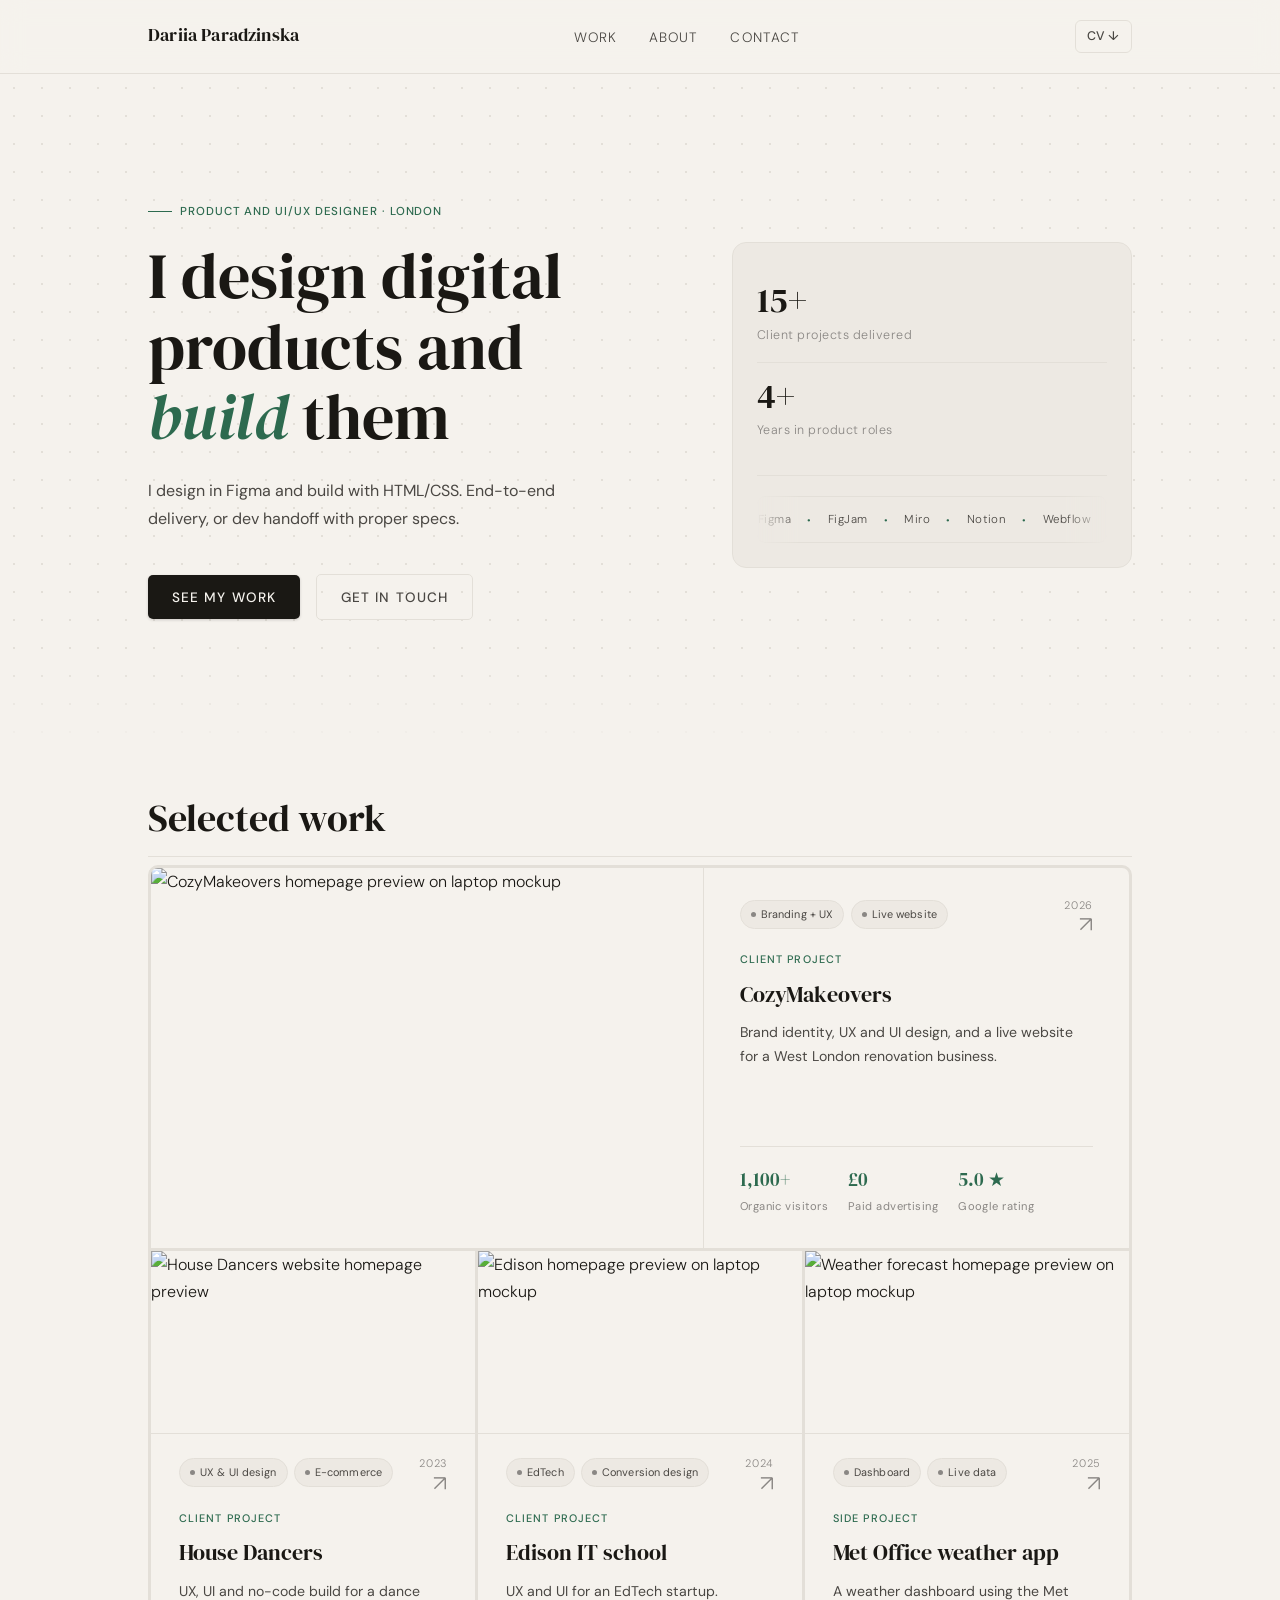
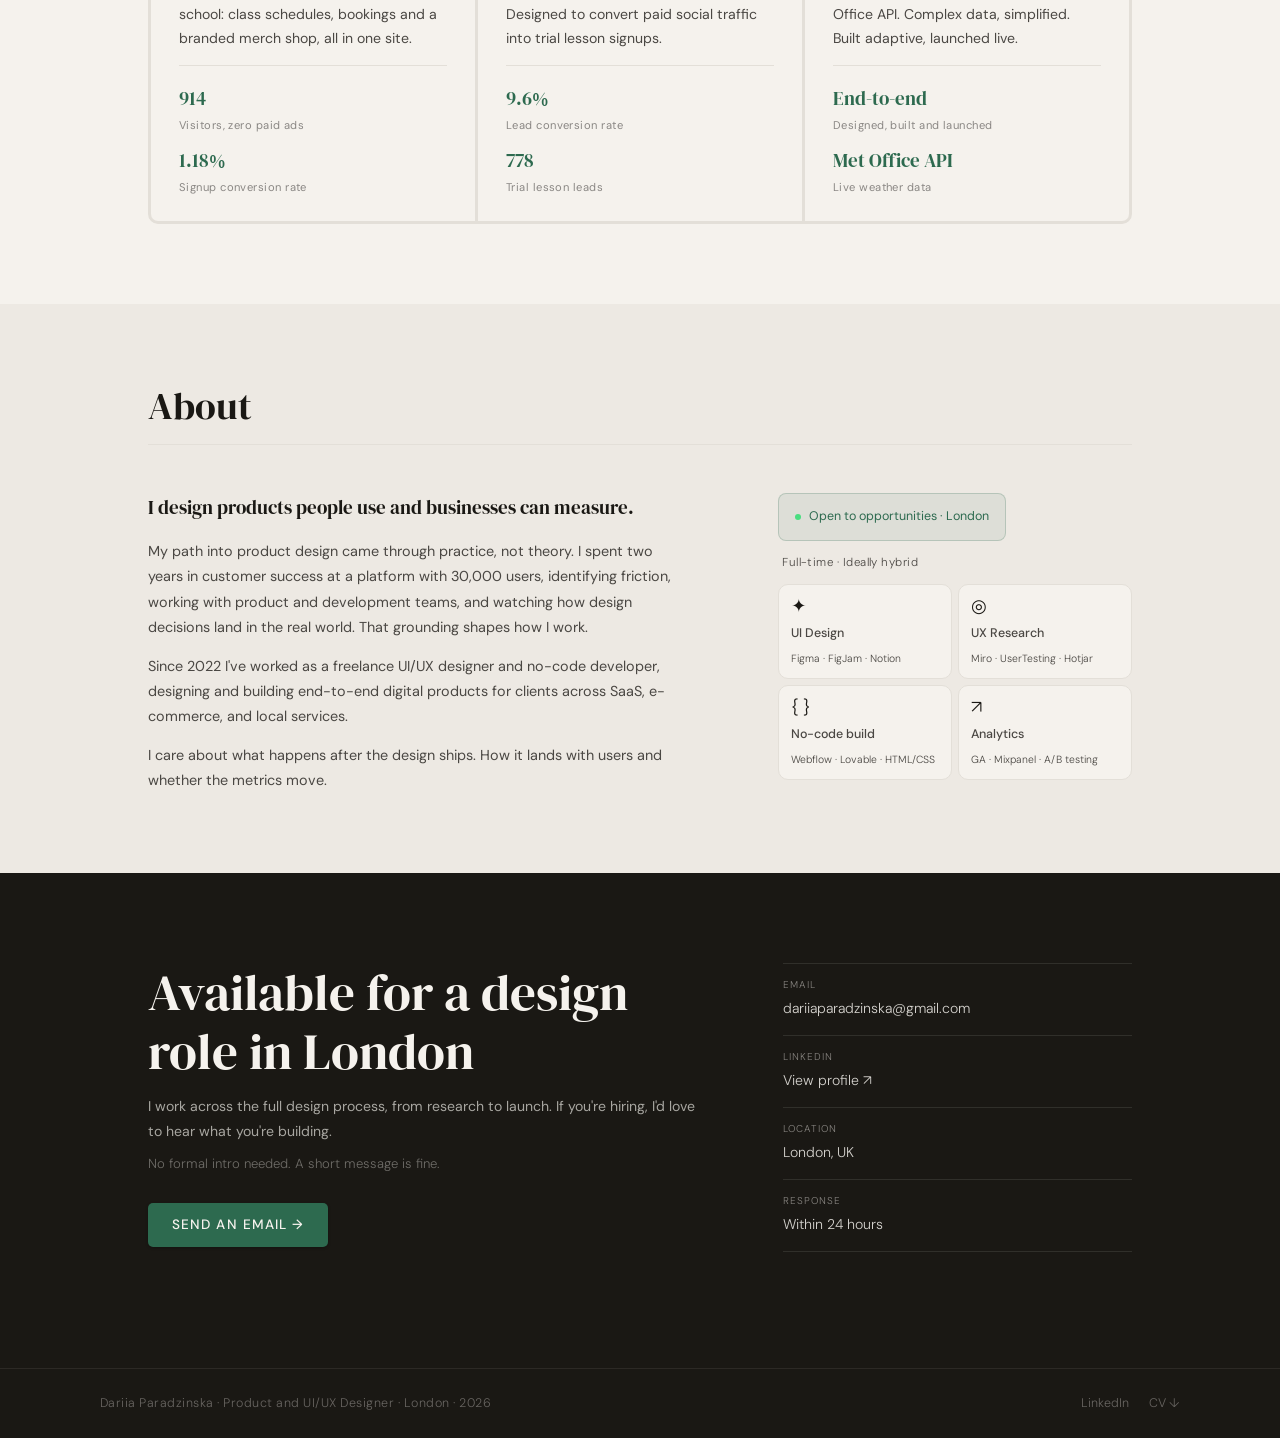
==== index.html @ b2b270d3 "Initial commit" ====
<!doctype html>
<html lang="en">
  <head>
    <meta charset="UTF-8" />
    <meta name="viewport" content="width=device-width, initial-scale=1.0" />
    <meta
      name="description"
      content="Dariia Paradzinska, Product and UI/UX Designer based in London. 4+ years designing end-to-end digital products for SaaS, e-commerce, and service businesses."
    />
    <title>Dariia Paradzinska · Product Designer · London</title>
    <link rel="icon" href="./assets/favicon.svg" type="image/svg+xml" />
    <meta property="og:type" content="website">
    <meta property="og:url" content="https://dariiaparadzinska.com/">
    <meta property="og:title" content="Dariia Paradzinska · Product Designer · London">
    <meta property="og:description" content="Product and UI/UX Designer based in London. 4+ years designing end-to-end digital products for SaaS, e-commerce, and service businesses.">
    <meta property="og:image" content="https://dariiaparadzinska.com/assets/images/og-cover.png">
    <meta name="twitter:card" content="summary_large_image">
    <meta name="twitter:title" content="Dariia Paradzinska · Product Designer · London">
    <meta name="twitter:description" content="Product and UI/UX Designer based in London. 4+ years designing end-to-end digital products for SaaS, e-commerce, and service businesses.">
    <meta name="twitter:image" content="https://dariiaparadzinska.com/assets/images/og-cover.png">
    <link rel="preload" href="./assets/fonts/DMSans-Variable.ttf" as="font" type="font/ttf" crossorigin />
    <link rel="preload" href="./assets/fonts/DMSerifDisplay-Regular.ttf" as="font" type="font/ttf" crossorigin />
    <link rel="stylesheet" href="./styles.css" />
  </head>
  <body>
    <a href="#work" class="skip-link">Skip to content</a>
    <div class="nav-shell">
      <nav>
        <a href="./index.html" class="nav-name">Dariia Paradzinska</a>
        <ul class="nav-links">
          <li><a href="./index.html#work">Work</a></li>
          <li><a href="./index.html#about">About</a></li>
          <li><a href="./index.html#contact">Contact</a></li>
        </ul>
        <a href="./assets/Dariia_Paradzinska_CV.pdf" class="nav-cv" download>CV ↓</a>
      <button class="nav-burger" aria-label="Open menu" aria-expanded="false">
          <span></span><span></span><span></span>
        </button>
      </nav>
      <div class="nav-mobile-menu" aria-hidden="true">
        <a href="./index.html#work">Work</a>
        <a href="./index.html#about">About</a>
        <a href="./index.html#contact">Contact</a>
        <a href="./assets/Dariia_Paradzinska_CV.pdf" download>CV ↓</a>
      </div>
    </div>

    <main>
      <!-- HERO -->
      <section class="hero-section">
      <div class="hero">
        <div class="hero-left">
          <p class="hero-label fade-up">Product and UI/UX Designer · London</p>
          <h1 class="fade-up delay-1">
            I design digital products and <em>build</em> them
          </h1>
          <p class="hero-desc fade-up delay-2">
            I design in Figma and build with HTML/CSS. End-to-end delivery, or dev handoff with proper specs.
          </p>
          <div class="hero-actions fade-up delay-3">
            <a href="#work" class="btn btn-primary">See my work</a>
            <a href="#contact" class="btn btn-ghost">Get in touch</a>
          </div>
        </div>
        <div class="hero-right fade-up delay-4">
          <div class="hero-card">
          <div class="hero-stats-block">
            <div class="hero-stat-item">
              <span class="stat-num stat-green">15+</span>
              <span class="stat-label">Client projects delivered</span>
            </div>
            <div class="hero-stat-item">
              <span class="stat-num stat-plum">4+</span>
              <span class="stat-label">Years in product roles</span>
            </div>
          </div>
          <div class="tools-ticker">
            <div class="tools-ticker-track">
              <span>Figma</span><span class="t-dot">·</span>
              <span>FigJam</span><span class="t-dot">·</span>
              <span>Miro</span><span class="t-dot">·</span>
              <span>Notion</span><span class="t-dot">·</span>
              <span>Webflow</span><span class="t-dot">·</span>
              <span>Lovable</span><span class="t-dot">·</span>
              <span>HTML / CSS</span><span class="t-dot">·</span>
              <span>UserTesting</span><span class="t-dot">·</span>
              <span>Hotjar</span><span class="t-dot">·</span>
              <span>Google Analytics</span><span class="t-dot">·</span>
              <span>Figma</span><span class="t-dot">·</span>
              <span>FigJam</span><span class="t-dot">·</span>
              <span>Miro</span><span class="t-dot">·</span>
              <span>Notion</span><span class="t-dot">·</span>
              <span>Webflow</span><span class="t-dot">·</span>
              <span>Lovable</span><span class="t-dot">·</span>
              <span>HTML / CSS</span><span class="t-dot">·</span>
              <span>UserTesting</span><span class="t-dot">·</span>
              <span>Hotjar</span><span class="t-dot">·</span>
              <span>Google Analytics</span><span class="t-dot">·</span>
            </div>
          </div>
          </div><!-- /hero-card -->
        </div>
      </div>
      </section><!-- /hero-section -->

      <!-- 01 WORK -->
      <section id="work">
        <div class="section-header reveal">
          <h2>Selected work</h2>
        </div>
        <div class="work-grid">

          <!-- Featured card -->
          <a class="work-card work-card-featured reveal" href="./projects/cozymakeovers.html">
            <div class="card-img-wrap">
              <img
                src="./assets/images/cozymakeovers-cover.png"
                alt="CozyMakeovers homepage preview on laptop mockup"
                class="card-img"
                loading="eager"
              />
              <div class="card-overlay"><span>View case study →</span></div>
            </div>
            <div class="work-card-body">
              <div class="work-card-top">
                <div class="work-tags">
                  <span class="work-tag"><span class="work-tag-dot"></span>Branding + UX</span>
                  <span class="work-tag"><span class="work-tag-dot"></span>Live website</span>
                </div>
                <div class="work-card-aside">
                  <span class="work-year">2026</span>
                  <span class="work-arrow">↗</span>
                </div>
              </div>
              <span class="work-kicker">Client project</span>
              <h3>CozyMakeovers</h3>
              <p>
                Brand identity, UX and UI design, and a live website for a West
                London renovation business.
              </p>
              <div class="work-metric">
                <div>
                  <span class="wm-val">1,100+</span>
                  <span class="wm-lab">Organic visitors</span>
                </div>
                <div>
                  <span class="wm-val">£0</span>
                  <span class="wm-lab">Paid advertising</span>
                </div>
                <div>
                  <span class="wm-val">5.0 ★</span>
                  <span class="wm-lab">Google rating</span>
                </div>
              </div>
            </div>
          </a>

          <!-- 3-card sub-grid -->
          <div class="work-grid-small">

            <a class="work-card reveal" href="./projects/housedance.html">
              <div class="card-img-wrap">
                <img
                  src="./assets/images/housedance-cover.png"
                  alt="House Dancers website homepage preview"
                  class="card-img"
                  loading="lazy"
                />
                <div class="card-overlay"><span>View case study →</span></div>
              </div>
              <div class="work-card-body">
                <div class="work-card-top">
                  <div class="work-tags">
                    <span class="work-tag"><span class="work-tag-dot"></span>UX &amp; UI design</span>
                    <span class="work-tag"><span class="work-tag-dot"></span>E-commerce</span>
                  </div>
                  <div class="work-card-aside">
                    <span class="work-year">2023</span>
                    <span class="work-arrow">↗</span>
                  </div>
                </div>
                <span class="work-kicker">Client project</span>
                <h3>House Dancers</h3>
                <p>UX, UI and no-code build for a dance school: class schedules, bookings and a branded merch shop, all in one site.</p>
                <div class="work-metric">
                  <div>
                    <span class="wm-val">914</span>
                    <span class="wm-lab">Visitors, zero paid ads</span>
                  </div>
                  <div>
                    <span class="wm-val">1.18%</span>
                    <span class="wm-lab">Signup conversion rate</span>
                  </div>
                </div>
              </div>
            </a>

            <a class="work-card reveal reveal-d1" href="./projects/edison.html">
              <div class="card-img-wrap">
                <img
                  src="./assets/images/edison-cover.png"
                  alt="Edison homepage preview on laptop mockup"
                  class="card-img"
                  loading="lazy"
                />
                <div class="card-overlay"><span>View case study →</span></div>
              </div>
              <div class="work-card-body">
                <div class="work-card-top">
                  <div class="work-tags">
                    <span class="work-tag"><span class="work-tag-dot"></span>EdTech</span>
                    <span class="work-tag"><span class="work-tag-dot"></span>Conversion design</span>
                  </div>
                  <div class="work-card-aside">
                    <span class="work-year">2024</span>
                    <span class="work-arrow">↗</span>
                  </div>
                </div>
                <span class="work-kicker">Client project</span>
                <h3>Edison IT school</h3>
                <p>UX and UI for an EdTech startup. Designed to convert paid social traffic into trial lesson signups.</p>
                <div class="work-metric">
                  <div>
                    <span class="wm-val">9.6%</span>
                    <span class="wm-lab">Lead conversion rate</span>
                  </div>
                  <div>
                    <span class="wm-val">778</span>
                    <span class="wm-lab">Trial lesson leads</span>
                  </div>
                </div>
              </div>
            </a>

            <a class="work-card reveal reveal-d2" href="./projects/weather.html">
              <div class="card-img-wrap">
                <img
                  src="./assets/images/weather-cover.png"
                  alt="Weather forecast homepage preview on laptop mockup"
                  class="card-img"
                  loading="lazy"
                />
                <div class="card-overlay"><span>View case study →</span></div>
              </div>
              <div class="work-card-body">
                <div class="work-card-top">
                  <div class="work-tags">
                    <span class="work-tag"><span class="work-tag-dot"></span>Dashboard</span>
                    <span class="work-tag"><span class="work-tag-dot"></span>Live data</span>
                  </div>
                  <div class="work-card-aside">
                    <span class="work-year">2025</span>
                    <span class="work-arrow">↗</span>
                  </div>
                </div>
                <span class="work-kicker">Side project</span>
                <h3>Met Office weather app</h3>
                <p>A weather dashboard using the Met Office API. Complex data, simplified. Built adaptive, launched live.</p>
                <div class="work-metric">
                  <div>
                    <span class="wm-val">End-to-end</span>
                    <span class="wm-lab">Designed, built and launched</span>
                  </div>
                  <div>
                    <span class="wm-val">Met Office API</span>
                    <span class="wm-lab">Live weather data</span>
                  </div>
                </div>
              </div>
            </a>

          </div><!-- /work-grid-small -->
        </div>
      </section>

      <!-- 02 ABOUT -->
      <section class="about-section">
        <div class="about-inner" id="about">
          <div class="section-header reveal">
            <h2>About</h2>
          </div>
          <div class="about-grid">
            <div class="about-left reveal reveal-d1">
              <p class="about-lead">
                I design products people use and businesses can measure.
              </p>
              <p class="about-p">
                My path into product design came through practice, not theory. I
                spent two years in customer success at a platform with 30,000
                users, identifying friction, working with product and
                development teams, and watching how design decisions land in the
                real world. That grounding shapes how I work.
              </p>
              <p class="about-p">
                Since 2022 I've worked as a freelance UI/UX designer and
                no-code developer, designing and building end-to-end digital
                products for clients across SaaS, e-commerce, and local services.
              </p>
              <p class="about-p">
                I care about what happens after the design ships. How it lands with users and whether the metrics move.
              </p>
            </div>

            <div class="about-right reveal reveal-d2">
              <div class="avail-badge">
                <span class="avail-dot"></span>
                <span>Open to opportunities · London</span>
              </div>
              <p class="about-currently">Full-time · Ideally hybrid</p>
              <div class="skill-cards-vertical">
                <div class="skill-card">
                  <span class="skill-icon">✦</span>
                  <div class="skill-card-header">
                    <p class="skill-title">UI Design</p>
                    <p class="skill-desc">Figma · FigJam · Notion</p>
                  </div>
                </div>
                <div class="skill-card">
                  <span class="skill-icon">◎</span>
                  <div class="skill-card-header">
                    <p class="skill-title">UX Research</p>
                    <p class="skill-desc">Miro · UserTesting · Hotjar</p>
                  </div>
                </div>
                <div class="skill-card">
                  <span class="skill-icon">{ }</span>
                  <div class="skill-card-header">
                    <p class="skill-title">No-code build</p>
                    <p class="skill-desc">Webflow · Lovable · HTML/CSS</p>
                  </div>
                </div>
                <div class="skill-card">
                  <span class="skill-icon">↗</span>
                  <div class="skill-card-header">
                    <p class="skill-title">Analytics</p>
                    <p class="skill-desc">GA · Mixpanel · A/B testing</p>
                  </div>
                </div>
              </div>
            </div>
          </div>
        </div>
      </section><!-- /about-section -->

      <!-- 03 CONTACT -->
      <section class="contact-section" id="contact">
        <div class="contact-wrap reveal">
          <div class="contact-main">
            <h2 class="contact-heading">Available for a design role in London</h2>
            <p class="contact-desc">
              I work across the full design process, from research to launch. If you're hiring, I'd love to hear what you're building.
            </p>
            <p class="contact-trust">No formal intro needed. A short message is fine.</p>
            <a href="mailto:dariiaparadzinska@gmail.com" class="btn btn-primary contact-cta">Send an email →</a>
          </div>
          <div class="contact-meta">
            <div class="contact-detail-group">
              <div class="contact-detail-row">
                <span class="contact-detail-label">Email</span>
                <a href="mailto:dariiaparadzinska@gmail.com" class="contact-detail-val contact-meta-link" aria-label="Send email to Dariia Paradzinska">dariiaparadzinska@gmail.com</a>
              </div>
              <div class="contact-detail-row">
                <span class="contact-detail-label">LinkedIn</span>
                <a href="https://www.linkedin.com/in/dariia-paradzinska/" class="contact-detail-val contact-meta-link" target="_blank" rel="noreferrer">View profile ↗</a>
              </div>
              <div class="contact-detail-row">
                <span class="contact-detail-label">Location</span>
                <span class="contact-detail-val">London, UK</span>
              </div>
              <div class="contact-detail-row">
                <span class="contact-detail-label">Response</span>
                <span class="contact-detail-val">Within 24 hours</span>
              </div>
            </div>
          </div>
        </div>
      </section>
    </main>

    <footer>
      <div class="footer-inner">
        <p>Dariia Paradzinska · Product and UI/UX Designer · London · 2026</p>
        <div class="footer-links">
          <a href="https://www.linkedin.com/in/dariia-paradzinska/" target="_blank" rel="noreferrer">LinkedIn</a>
          <a href="./assets/Dariia_Paradzinska_CV.pdf" download>CV ↓</a>
        </div>
      </div>
    </footer>

    <button class="back-to-top" aria-label="Back to top">↑</button>
    <script src="./script.js"></script>
  </body>
</html>
---- styles.css ----
/*
  SELF-HOSTED FONTS — activation steps:
  1. Go to fonts.google.com, download "DM Serif Display" and "DM Sans"
  2. Extract the woff2 files and place them in assets/fonts/:
       DMSerifDisplay-Regular.woff2
       DMSerifDisplay-Italic.woff2
       DMSans[opsz,wght].woff2   (the variable font covers all weights)
  3. Delete the two Google Fonts <link> tags from index.html
  The @font-face rules below are already wired — just add the files.
*/
@font-face {
  font-family: "DM Serif Display";
  src: url("./assets/fonts/DMSerifDisplay-Regular.ttf") format("truetype");
  font-weight: 400;
  font-style: normal;
  font-display: swap;
}
@font-face {
  font-family: "DM Serif Display";
  src: url("./assets/fonts/DMSerifDisplay-Italic.ttf") format("truetype");
  font-weight: 400;
  font-style: italic;
  font-display: swap;
}
@font-face {
  font-family: "DM Sans";
  src: url("./assets/fonts/DMSans-Variable.ttf") format("truetype");
  font-weight: 100 900;
  font-style: normal;
  font-display: swap;
}

*,
*::before,
*::after {
  box-sizing: border-box;
  margin: 0;
  padding: 0;
}

:root {
  --ink: #1a1814;
  --ink-2: #4a4743;
  --ink-3: #8a8784;
  --paper: #f5f2ed;
  --paper-2: #ede9e3;
  --paper-3: #e3dfd8;
  --accent: #2d6a4f;
  --accent-2: #6b3f6e;
  --accent-light: #e8f3ee;
  --accent-2-light: #f4eef4;
  --serif: "DM Serif Display", Georgia, serif;
  --sans: "DM Sans", system-ui, sans-serif;
  --max: 1080px;
  --gap: clamp(1.5rem, 4vw, 3rem);
}

html {
  scroll-behavior: smooth;
}

/* Focus styles — keyboard navigation */
:focus-visible {
  outline: 2px solid var(--accent);
  outline-offset: 3px;
  border-radius: 3px;
}
:focus:not(:focus-visible) {
  outline: none;
}

body {
  font-family: var(--sans);
  background: var(--paper);
  color: var(--ink);
  font-size: 16px;
  line-height: 1.7;
  font-weight: 300;
  overflow-x: hidden;
}

.skip-link {
  position: absolute;
  top: -100%;
  left: 1rem;
  background: var(--ink);
  color: var(--paper);
  padding: 0.5rem 1rem;
  border-radius: 4px;
  font-size: 0.875rem;
  font-weight: 500;
  z-index: 9999;
  text-decoration: none;
  transition: top 0.1s;
}
.skip-link:focus {
  top: 1rem;
}

a {
  color: inherit;
}
img {
  max-width: 100%;
  display: block;
}
code {
  font-family: "Courier New", Courier, monospace;
  font-size: 0.82em;
  background: var(--paper-2);
  border: 1px solid var(--paper-3);
  border-radius: 4px;
  padding: 0.15em 0.45em;
  color: var(--accent);
}

.nav-shell {
  position: sticky;
  top: 0;
  z-index: 100;
  backdrop-filter: blur(12px);
  background: rgba(245, 242, 237, 0.85);
  border-bottom: 1px solid var(--paper-3);
}

nav {
  max-width: var(--max);
  margin: 0 auto;
  padding: 1.25rem var(--gap);
  display: flex;
  justify-content: space-between;
  align-items: center;
  gap: 1rem;
}

.nav-name {
  font-family: var(--serif);
  font-size: 1.1rem;
  color: var(--ink);
  text-decoration: none;
  letter-spacing: 0.01em;
}

.nav-links {
  display: flex;
  gap: 2rem;
  list-style: none;
}

.nav-links a {
  font-size: 0.85rem;
  color: var(--ink-2);
  text-decoration: none;
  letter-spacing: 0.08em;
  text-transform: uppercase;
  transition: color 0.2s;
}

.nav-links a:hover,
.nav-links a[aria-current="page"],
.nav-links a.active {
  color: var(--ink);
  font-weight: 500;
}

.nav-cv {
  font-size: 0.78rem;
  font-weight: 500;
  color: var(--ink-2);
  text-decoration: none;
  letter-spacing: 0.04em;
  text-transform: uppercase;
  border: 1px solid var(--paper-3);
  border-radius: 6px;
  padding: 0.3rem 0.7rem;
  transition:
    color 0.2s,
    border-color 0.2s;
  white-space: nowrap;
}
.nav-cv:hover {
  color: var(--accent);
  border-color: var(--accent);
}

/* Hamburger button */
.nav-burger {
  display: none;
  flex-direction: column;
  justify-content: center;
  gap: 5px;
  width: 32px;
  height: 32px;
  background: none;
  border: none;
  cursor: pointer;
  padding: 4px;
}

.nav-burger span {
  display: block;
  width: 100%;
  height: 1.5px;
  background: var(--ink);
  transition:
    transform 0.22s ease,
    opacity 0.22s ease;
  transform-origin: center;
}

.nav-burger.open span:nth-child(1) {
  transform: translateY(6.5px) rotate(45deg);
}
.nav-burger.open span:nth-child(2) {
  opacity: 0;
}
.nav-burger.open span:nth-child(3) {
  transform: translateY(-6.5px) rotate(-45deg);
}

/* Mobile nav menu */
.nav-mobile-menu {
  display: none;
  flex-direction: column;
  background: rgba(245, 242, 237, 0.98);
  border-top: 1px solid var(--paper-3);
  padding: 1rem var(--gap) 1.5rem;
  gap: 0;
}

.nav-mobile-menu.open {
  display: flex;
}

.nav-mobile-menu a {
  font-size: 1rem;
  color: var(--ink-2);
  text-decoration: none;
  text-transform: uppercase;
  letter-spacing: 0.08em;
  padding: 0.75rem 0;
  border-bottom: 1px solid var(--paper-3);
  transition: color 0.2s;
}

.nav-mobile-menu a:last-child {
  border-bottom: none;
}
.nav-mobile-menu a:hover {
  color: var(--accent);
}

/* Full-width hero wrapper — holds dot grid + cursor glow */
.hero-section {
  max-width: none;
  width: 100%;
  padding-left: 0;
  padding-right: 0;
  position: relative;
  overflow: hidden;
  background-image: radial-gradient(
    circle,
    var(--paper-3) 1px,
    transparent 1px
  );
  background-size: 28px 28px;
}

.hero {
  display: grid;
  grid-template-columns: 1.3fr 1fr;
  max-width: var(--max);
  margin: 0 auto;
  padding: 3rem var(--gap) 3.5rem;
  gap: 4rem;
  align-items: start;
  position: relative;
  z-index: 1;
}

/* Gradient fade from dot grid into the page */
.hero-section::after {
  content: "";
  position: absolute;
  bottom: 0;
  left: 0;
  right: 0;
  height: 100px;
  background: linear-gradient(to bottom, transparent, var(--paper));
  pointer-events: none;
  z-index: 0;
}

.hero-label,
.section-num,
.page-kicker,
.cs-section-label {
  font-size: 0.72rem;
  letter-spacing: 0.08em;
  text-transform: uppercase;
  color: var(--accent);
  font-weight: 500;
}

.hero-label {
  margin-bottom: 1.25rem;
  display: flex;
  align-items: center;
  gap: 0.5rem;
}

.hero-label::before {
  content: "";
  display: inline-block;
  width: 24px;
  height: 1px;
  background: var(--accent);
}

h1,
h2,
h3 {
  font-family: var(--serif);
  font-weight: 400;
  color: var(--ink);
}

h1 {
  font-size: clamp(2.8rem, 5vw, 4.2rem);
  line-height: 1.1;
  margin-bottom: 1.5rem;
}

h1 em {
  font-style: italic;
  color: var(--accent);
}

.hero-desc,
.page-intro,
.work-card p,
.about-right p,
.contact-left p,
.cs-body p,
.cs-mini ul li,
.dec-content p,
.result-block p,
.reflection-block p,
.note {
  color: var(--ink-2);
}

.hero-desc {
  font-size: 1rem;
  font-weight: 400;
  max-width: 460px;
  margin-bottom: 2.5rem;
  line-height: 1.8;
}

.hero-actions,
.page-actions {
  display: flex;
  gap: 1rem;
  flex-wrap: wrap;
  align-items: center;
}

.btn {
  display: inline-block;
  padding: 0.65rem 1.5rem;
  font-family: var(--sans);
  font-size: 0.85rem;
  font-weight: 500;
  letter-spacing: 0.08em;
  text-transform: uppercase;
  text-decoration: none;
  border-radius: 5px;
  transition:
    background 0.2s,
    color 0.2s,
    border-color 0.2s,
    box-shadow 0.2s,
    transform 0.15s;
  cursor: pointer;
  border: none;
}

.btn-primary {
  background: var(--ink);
  color: var(--paper);
  box-shadow: 0 1px 3px rgba(26, 24, 20, 0.18);
}
.btn-primary:hover {
  background: var(--accent);
  box-shadow: 0 4px 16px rgba(45, 106, 79, 0.28);
  transform: translateY(-1px);
}
.btn-primary:active {
  transform: translateY(0);
  box-shadow: 0 1px 3px rgba(26, 24, 20, 0.18);
}

.btn-ghost {
  background: transparent;
  color: var(--ink-2);
  border: 1px solid var(--paper-3);
}
.btn-ghost:hover {
  border-color: var(--ink);
  color: var(--ink);
  background: var(--paper-2);
  transform: translateY(-1px);
}
.btn-ghost:active {
  transform: translateY(0);
  background: var(--paper-3);
}

/* Cursor glow is injected into .hero-section by JS */

/* Cursor glow */
.cursor-glow {
  position: absolute;
  width: 340px;
  height: 340px;
  border-radius: 50%;
  background: radial-gradient(
    circle,
    rgba(120, 170, 140, 0.13),
    transparent 65%
  );
  pointer-events: none;
  transform: translate(-50%, -50%);
  z-index: 0;
  opacity: 0;
  transition: opacity 0.4s ease;
}

/* Tools ticker */
.tools-ticker {
  overflow: hidden;
  width: 100%;
  border: 1px solid var(--paper-3);
  border-radius: 8px;
  background: var(--paper-2);
  padding: 0.65rem 0;
  -webkit-mask-image: linear-gradient(
    to right,
    transparent,
    black 12%,
    black 88%,
    transparent
  );
  mask-image: linear-gradient(
    to right,
    transparent,
    black 12%,
    black 88%,
    transparent
  );
}
.tools-ticker-track {
  display: flex;
  align-items: center;
  gap: 1rem;
  width: max-content;
  animation: tickerScroll 22s linear infinite;
}
.tools-ticker-track span {
  font-size: 0.72rem;
  color: var(--ink-2);
  white-space: nowrap;
  letter-spacing: 0.04em;
}
.tools-ticker-track .t-dot {
  color: var(--accent);
  font-weight: 700;
  font-size: 0.9rem;
}
@keyframes tickerScroll {
  from {
    transform: translateX(0);
  }
  to {
    transform: translateX(-50%);
  }
}

/* Reduced motion */
@media (prefers-reduced-motion: reduce) {
  .tools-ticker-track {
    animation: none;
  }
}

.hero-right {
  display: flex;
  flex-direction: column;
  gap: 1rem;
  position: relative;
  z-index: 1;
  min-width: 0;
  margin-top: 2.5rem;
}
.hero-card {
  background: var(--paper-2);
  border: 1px solid var(--paper-3);
  border-radius: 14px;
  padding: 1.5rem;
  display: flex;
  flex-direction: column;
  gap: 1.25rem;
  will-change: transform;
  transform-style: preserve-3d;
  transition:
    transform 0.7s cubic-bezier(0.23, 1, 0.32, 1),
    box-shadow 0.7s cubic-bezier(0.23, 1, 0.32, 1);
}
.hero-card:hover {
  box-shadow: 0 20px 60px rgba(26, 24, 20, 0.1);
}

.hero-left {
  position: relative;
  z-index: 1;
}

/* Stats block */
.hero-stats-block {
  display: flex;
  flex-direction: column;
  gap: 0;
  padding-bottom: 1.1rem;
  border-bottom: 1px solid var(--paper-3);
}

.hero-stat-item {
  padding: 1rem 0;
  display: flex;
  flex-direction: column;
  gap: 0.4rem;
}

.hero-stat-item + .hero-stat-item {
  border-top: 1px solid var(--paper-3);
}

.stat-plum,
.stat-green {
  color: var(--ink);
}

/* Skill cards */
.skill-cards {
  display: grid;
  grid-template-columns: 1fr 1fr;
  gap: 6px;
}

.skill-card {
  background: var(--paper);
  border: 1px solid var(--paper-3);
  border-radius: 10px;
  padding: 12px 14px;
  transition:
    border-color 0.2s,
    box-shadow 0.2s;
}

.skill-card:hover {
  border-color: var(--ink-3);
  box-shadow: 0 2px 10px rgba(26, 24, 20, 0.06);
}

.skill-icon {
  font-size: 16px;
  color: var(--ink);
  display: block;
  margin-bottom: 7px;
  line-height: 1;
}

.skill-title {
  font-size: 0.78rem;
  font-weight: 500;
  color: var(--ink);
  margin-bottom: 3px;
}

.skill-desc {
  font-size: 0.65rem;
  color: var(--ink-3);
  line-height: 1.5;
  margin: 0;
}

/* Shared small tokens */
.stat-num,
.cs-metric-val,
.rg-val {
  font-family: var(--serif);
  color: var(--ink);
  line-height: 1;
}
.stat-num {
  font-size: 2.2rem;
}
.stat-label,
.cs-metric-lab,
.rg-lab,
.wm-lab,
.contact-link-label,
footer p {
  font-size: 0.78rem;
  color: var(--ink-3);
  letter-spacing: 0.04em;
}

.card-img-placeholder,
.cs-mini,
.avail-card,
.project-nav-card {
  background: var(--paper-2);
  border: 1px solid var(--paper-3);
}

.tool-tag,
.cs-tag {
  font-size: 0.72rem;
  padding: 0.3rem 0.75rem;
  background: var(--paper-3);
  color: var(--ink-2);
  letter-spacing: 0.04em;
  text-transform: uppercase;
}

/* Work tags — dot prefix style (Linear/Raycast) */
.work-tag {
  display: inline-flex;
  align-items: center;
  gap: 5px;
  font-size: 0.68rem;
  font-weight: 400;
  color: var(--ink-2);
  background: var(--paper-2);
  border: 1px solid var(--paper-3);
  padding: 4px 10px;
  border-radius: 20px;
  letter-spacing: 0.01em;
  text-transform: none;
}

.work-tag-dot {
  width: 5px;
  height: 5px;
  border-radius: 50%;
  background: var(--ink-3);
  flex-shrink: 0;
}

.work-tag-dot.accent {
  background: var(--accent);
}

section,
.about-inner,
.contact-inner,
.cs-hero,
.cs-body,
.page-wrap {
  max-width: var(--max);
  margin: 0 auto;
  padding-left: var(--gap);
  padding-right: var(--gap);
}

section {
  padding-top: 5rem;
  padding-bottom: 5rem;
}
.page-wrap {
  padding-top: 6rem;
  padding-bottom: 4rem;
}

.section-header {
  display: flex;
  align-items: baseline;
  gap: 1.5rem;
  margin-bottom: 3rem;
  border-bottom: 1px solid var(--paper-3);
  padding-bottom: 1rem;
}

h2 {
  font-size: clamp(1.8rem, 3vw, 2.5rem);
  line-height: 1.15;
}

h3 {
  font-size: 1.05rem;
  line-height: 1.3;
}

.work-grid {
  display: flex;
  flex-direction: column;
  gap: 3px;
  background: var(--paper-3);
  border: 3px solid var(--paper-3);
  border-radius: 10px;
  overflow: hidden;
}

.work-card {
  background: var(--paper);
  display: flex;
  flex-direction: column;
  text-decoration: none;
  color: inherit;
  position: relative;
  overflow: hidden;
  transition:
    transform 0.2s ease,
    box-shadow 0.2s ease;
}

.work-card:hover {
  transform: translateY(-2px);
  box-shadow:
    0 8px 28px rgba(26, 24, 20, 0.11),
    0 2px 6px rgba(26, 24, 20, 0.06);
  z-index: 1;
}

.card-img-placeholder {
  display: flex;
  flex-direction: column;
  align-items: center;
  justify-content: center;
  gap: 0.4rem;
  padding: 2rem;
  text-align: center;
  min-height: 220px;
  border-bottom: 1.5px solid var(--paper-3);
}

.card-img-wrap {
  position: relative;
  overflow: hidden;
  border-bottom: 1.5px solid var(--paper-3);
  flex-shrink: 0;
}

.card-img {
  width: 100%;
  aspect-ratio: 16 / 9;
  height: auto;
  object-fit: cover;
  object-position: top;
  display: block;
  transition: transform 0.5s ease;
}

.work-card:hover .card-img {
  transform: scale(1.04);
}

/* Hover overlay */
.card-overlay {
  position: absolute;
  inset: 0;
  background: rgba(26, 24, 20, 0.58);
  display: flex;
  align-items: center;
  justify-content: center;
  opacity: 0;
  transition: opacity 0.35s ease;
  pointer-events: none;
}
.card-overlay span {
  color: var(--paper);
  font-size: 0.75rem;
  font-weight: 500;
  letter-spacing: 0.12em;
  text-transform: uppercase;
  transform: translateY(6px);
  transition: transform 0.35s ease;
}
.work-card:hover .card-overlay {
  opacity: 1;
}
.work-card:hover .card-overlay span {
  transform: translateY(0);
}

/* Featured full-width card */
.work-card-featured {
  display: grid;
  grid-template-columns: 1.3fr 1fr;
}
.work-card-featured .card-img-wrap {
  border-bottom: none;
  border-right: 1.5px solid var(--paper-3);
}
.work-card-featured .card-img {
  aspect-ratio: unset;
  height: 100%;
  min-height: 380px;
  object-position: center;
}
.work-card-featured:hover {
  transform: none;
  box-shadow: 0 8px 32px rgba(26, 24, 20, 0.1);
}
.work-card-featured .work-card-body {
  padding: 2rem 2.25rem;
}
.work-card-featured h3 {
  font-size: 1.65rem;
}

/* Sub-grid: 3 smaller cards */
.work-grid-small {
  display: grid;
  grid-template-columns: 1fr 1fr 1fr;
  gap: 3px;
  background: var(--paper-3);
}

/* Stack metrics vertically inside the 3 smaller cards */
.work-grid-small .work-metric {
  flex-direction: column;
  gap: 0.55rem;
}

/* Project-type kicker above h3 */
.work-kicker {
  font-size: 0.68rem;
  font-weight: 500;
  letter-spacing: 0.1em;
  text-transform: uppercase;
  color: var(--accent);
  margin-bottom: -0.1rem;
}

.card-img-placeholder span {
  font-size: 0.8rem;
  color: var(--ink-3);
}
.card-img-hint {
  font-size: 0.7rem !important;
  color: #b6b1ab !important;
  font-family: monospace;
}

.work-card-body {
  padding: 1.5rem 1.75rem;
  display: flex;
  flex-direction: column;
  gap: 0.85rem;
  flex: 1;
}

.work-card-top {
  display: flex;
  justify-content: space-between;
  align-items: flex-start;
}

.work-tags {
  display: flex;
  gap: 0.4rem;
  flex-wrap: wrap;
}
.work-card-aside {
  display: flex;
  flex-direction: column;
  align-items: flex-end;
  gap: 0.2rem;
  flex-shrink: 0;
}
.work-year {
  font-size: 0.68rem;
  color: var(--ink-3);
  letter-spacing: 0.06em;
  line-height: 1;
}
.work-arrow {
  font-size: 1.4rem;
  color: var(--ink-3);
  transition:
    transform 0.2s,
    color 0.2s;
  flex-shrink: 0;
  line-height: 1;
}
.work-card:hover .work-arrow {
  transform: translate(3px, -3px);
  color: var(--accent);
}
.work-card h3 {
  font-size: 1.35rem;
  line-height: 1.25;
}
.work-card p {
  font-size: 0.88rem;
  font-weight: 400;
  line-height: 1.7;
}
.work-metric {
  display: flex;
  gap: 1.25rem;
  flex-wrap: wrap;
  margin-top: auto;
  padding-top: 1rem;
  border-top: 1px solid var(--paper-3);
}
.wm-val {
  font-family: var(--serif);
  font-size: 1.2rem;
  color: var(--accent);
  display: block;
}
.wm-lab {
  display: block;
  font-size: 0.7rem;
  color: var(--ink-3);
  font-weight: 400;
  margin-top: 0.1rem;
}

.about-section {
  background: var(--paper-2);
  /* Override the generic section rule — about uses full-width background */
  max-width: none;
  width: 100%;
  padding-left: 0;
  padding-right: 0;
  padding-top: 0;
  padding-bottom: 0;
}
.about-grid {
  display: grid;
  grid-template-columns: 1.6fr 1fr;
  gap: 4rem;
  align-items: start;
}
.about-inner {
  padding-top: 5rem;
  padding-bottom: 5rem;
}
.about-lead {
  font-family: var(--serif);
  font-size: 1.2rem;
  color: var(--ink);
  line-height: 1.55;
  margin-bottom: 1rem;
  font-weight: 400;
  max-width: 540px;
}
.about-p {
  font-size: 0.9rem;
  font-weight: 400;
  color: var(--ink-2);
  line-height: 1.75;
  margin-bottom: 0.85rem;
  max-width: 540px;
}
.about-p:last-child {
  margin-bottom: 0;
}
.about-right {
  display: flex;
  flex-direction: column;
  gap: 0.75rem;
  min-width: 0;
}

.about-currently {
  font-size: 0.72rem;
  color: var(--ink-3);
  letter-spacing: 0.04em;
  padding: 0 0.25rem;
  margin-top: -0.25rem;
}
.skill-cards-vertical {
  display: grid;
  grid-template-columns: 1fr 1fr;
  gap: 6px;
}
.skill-cards-vertical .skill-card {
  display: flex;
  flex-direction: column;
  align-items: flex-start;
  gap: 0.35rem;
  padding: 0.75rem;
  opacity: 0;
  transform: translateY(14px);
  transition: opacity 0.45s ease, transform 0.45s ease, border-color 0.2s, box-shadow 0.2s;
}
.about-right.visible .skill-cards-vertical .skill-card:nth-child(1) { opacity: 1; transform: translateY(0); transition-delay: 0.1s; }
.about-right.visible .skill-cards-vertical .skill-card:nth-child(2) { opacity: 1; transform: translateY(0); transition-delay: 0.2s; }
.about-right.visible .skill-cards-vertical .skill-card:nth-child(3) { opacity: 1; transform: translateY(0); transition-delay: 0.3s; }
.about-right.visible .skill-cards-vertical .skill-card:nth-child(4) { opacity: 1; transform: translateY(0); transition-delay: 0.4s; }
.about-right.visible .skill-cards-vertical .skill-card:hover {
  transform: translateY(-3px);
  transition-delay: 0s;
  border-color: var(--paper-3);
  box-shadow: 0 8px 24px rgba(26, 24, 20, 0.1);
}
@media (prefers-reduced-motion: reduce) {
  .skill-cards-vertical .skill-card {
    opacity: 1;
    transform: none;
    transition: border-color 0.2s, box-shadow 0.2s;
  }
}

.skill-cards-vertical .skill-card-header {
  display: flex;
  flex-direction: column;
  gap: 0.2rem;
}
.skill-cards-vertical .skill-icon {
  font-size: 18px;
  width: auto;
  height: auto;
  margin-top: 0;
  margin-bottom: 0.15rem;
}

.contact-section {
  background: var(--ink);
  padding-top: clamp(4rem, 7vw, 7rem);
  padding-bottom: clamp(4rem, 7vw, 7rem);
  padding-left: 0;
  padding-right: 0;
  max-width: none;
  width: 100%;
}

/* Work subheading */
#work {
  padding-top: 2.5rem;
}
#work .section-header {
  margin-bottom: 0.5rem;
}
.work-subhead {
  font-size: 0.88rem;
  font-weight: 400;
  color: var(--ink-3);
  margin-bottom: 2.5rem;
}

/* Back to top */
.back-to-top {
  position: fixed;
  bottom: 2rem;
  right: 2rem;
  width: 40px;
  height: 40px;
  border-radius: 50%;
  background: var(--ink);
  color: var(--paper);
  border: none;
  cursor: pointer;
  font-size: 1rem;
  display: flex;
  align-items: center;
  justify-content: center;
  opacity: 0;
  transform: translateY(8px);
  transition:
    opacity 0.3s ease,
    transform 0.3s ease,
    background 0.2s;
  z-index: 200;
  pointer-events: none;
}
.back-to-top.visible {
  opacity: 1;
  transform: translateY(0);
  pointer-events: auto;
}
.back-to-top:hover {
  background: var(--accent);
}

.contact-wrap {
  display: grid;
  grid-template-columns: 1.6fr 1fr;
  gap: clamp(3rem, 6vw, 6rem);
  align-items: start;
  max-width: var(--max);
  margin: 0 auto;
  padding-left: var(--gap);
  padding-right: var(--gap);
}

.contact-main {
  padding: 0;
  display: flex;
  flex-direction: column;
  justify-content: flex-start;
}

.contact-kicker {
  font-size: 0.72rem;
  letter-spacing: 0.08em;
  text-transform: uppercase;
  color: rgba(245, 242, 237, 0.35);
  font-weight: 500;
  margin-bottom: 0.85rem;
  display: flex;
  align-items: center;
  gap: 0.5rem;
}
.contact-kicker::before {
  content: "";
  display: inline-block;
  width: 16px;
  height: 1px;
  background: var(--accent);
}

.contact-heading {
  font-family: var(--serif);
  font-size: clamp(2.2rem, 4vw, 3.2rem);
  font-weight: 400;
  color: #f5f2ed;
  line-height: 1.15;
  margin-bottom: 0.85rem;
}

.contact-desc {
  font-size: 0.88rem;
  font-weight: 400;
  color: rgba(245, 242, 237, 0.65);
  line-height: 1.75;
  margin-bottom: 0.6rem;
}

.contact-trust {
  font-size: 0.82rem;
  color: rgba(245, 242, 237, 0.38);
  line-height: 1.65;
  margin-bottom: 1.75rem;
}

.contact-avail {
  width: fit-content;
  margin-bottom: 1.25rem;
}

.contact-cta {
  align-self: flex-start;
  margin-bottom: 2rem;
}

.contact-email-wrap {
  display: flex;
  flex-direction: column;
  gap: 0.2rem;
  margin-bottom: 1.75rem;
}

.contact-email-label {
  font-size: 0.6rem;
  text-transform: uppercase;
  letter-spacing: 0.1em;
  color: rgba(245, 242, 237, 0.5);
}

.contact-email-plain {
  font-size: 0.9rem;
  color: rgba(245, 242, 237, 0.95);
  text-decoration: none;
  letter-spacing: 0.01em;
  text-underline-offset: 3px;
  transition: text-decoration-color 0.2s;
  text-decoration: underline;
  text-decoration-color: transparent;
  padding: 0.3rem 0;
}
.contact-email-plain:hover {
  text-decoration-color: rgba(245, 242, 237, 0.4);
}
.contact-email-plain:focus-visible {
  outline: 2px solid rgba(245, 242, 237, 0.6);
  outline-offset: 3px;
  border-radius: 2px;
}
.contact-email-wrap:last-child {
  margin-bottom: 0;
}

.contact-links {
  display: flex;
  gap: 0.75rem;
  flex-wrap: wrap;
}

/* Dark contact buttons */
.contact-section .btn-primary {
  background: var(--accent);
  color: #f5f2ed;
  box-shadow: 0 1px 3px rgba(0, 0, 0, 0.25);
}
.contact-section .btn-primary:hover {
  background: var(--accent);
  box-shadow: 0 4px 18px rgba(45, 106, 79, 0.45);
  transform: translateY(-1px);
  opacity: 1;
}
.contact-section .btn-primary:active {
  transform: translateY(0);
  box-shadow: 0 1px 3px rgba(0, 0, 0, 0.25);
}
.contact-section .btn-ghost {
  color: rgba(245, 242, 237, 0.7);
  border-color: rgba(245, 242, 237, 0.2);
  background: transparent;
}
.contact-section .btn-ghost:hover {
  border-color: rgba(245, 242, 237, 0.65);
  color: #f5f2ed;
  background: rgba(245, 242, 237, 0.07);
  transform: translateY(-1px);
}
.contact-section .btn-ghost:active {
  transform: translateY(0);
  background: rgba(245, 242, 237, 0.04);
}

.contact-meta {
  padding: 0;
  display: flex;
  flex-direction: column;
  justify-content: flex-start;
}

.avail-badge {
  display: flex;
  align-items: center;
  gap: 8px;
  padding: 0.75rem 1rem;
  border-radius: 8px;
  background: rgba(255, 255, 255, 0.05);
  border: 1px solid rgba(245, 242, 237, 0.1);
  margin-bottom: 4px;
}

.avail-badge span:last-child {
  font-size: 0.78rem;
  color: #f5f2ed;
  font-weight: 400;
}

/* avail-badge in About section — light version */
.about-right .avail-badge {
  background: rgba(45, 106, 79, 0.08);
  border-color: rgba(45, 106, 79, 0.22);
  width: fit-content;
}
.about-right .avail-badge span:last-child {
  color: var(--accent);
}

.avail-dot {
  width: 6px;
  height: 6px;
  border-radius: 50%;
  background: #4ade80;
  flex-shrink: 0;
  animation: pulse 2s infinite;
}

@keyframes pulse {
  0%,
  100% {
    opacity: 1;
  }
  50% {
    opacity: 0.35;
  }
}

.contact-detail-group {
  border-top: 1px solid rgba(245, 242, 237, 0.1);
}

.contact-detail-row {
  display: flex;
  flex-direction: column;
  gap: 3px;
  padding: 0.85rem 0;
  border-bottom: 1px solid rgba(245, 242, 237, 0.1);
}

.contact-meta-link {
  color: rgba(245, 242, 237, 0.85);
  text-decoration: none;
  text-underline-offset: 3px;
  transition: color 0.2s;
}
.contact-meta-link:hover {
  color: #f5f2ed;
  text-decoration: underline;
  text-decoration-color: rgba(245, 242, 237, 0.35);
}
.contact-meta-link:focus-visible {
  outline: 2px solid rgba(245, 242, 237, 0.6);
  outline-offset: 3px;
  border-radius: 2px;
}

.contact-detail-label {
  font-size: 0.62rem;
  text-transform: uppercase;
  letter-spacing: 0.1em;
  color: rgba(245, 242, 237, 0.5);
}

.contact-detail-val {
  font-size: 0.88rem;
  color: rgba(245, 242, 237, 0.85);
}

footer {
  background: var(--ink);
  border-top: 1px solid rgba(245, 242, 237, 0.08);
  padding: 1.5rem var(--gap);
}
.footer-inner {
  max-width: var(--max);
  margin: 0 auto;
  display: flex;
  justify-content: space-between;
  align-items: center;
  gap: 1rem;
}
footer p,
footer a {
  color: rgba(245, 242, 237, 0.35);
  font-size: 0.78rem;
  text-decoration: none;
}
.footer-links {
  display: flex;
  gap: 1.25rem;
  align-items: center;
  flex-shrink: 0;
}
.footer-links a {
  transition: color 0.2s;
}
.footer-links a:hover {
  color: rgba(245, 242, 237, 0.75);
}

.page-kicker {
  margin-bottom: 1rem;
}
.page-title {
  max-width: 840px;
  margin-bottom: 1rem;
}
.page-intro {
  max-width: 700px;
  font-size: 1rem;
  line-height: 1.85;
  margin-bottom: 1.5rem;
}
.page-grid {
  display: grid;
  grid-template-columns: 1.4fr 0.8fr;
  gap: 2rem;
  margin-top: 2rem;
}
.project-nav-grid {
  display: grid;
  grid-template-columns: repeat(3, 1fr);
  gap: 1rem;
  margin-top: 2rem;
}
.project-nav-card {
  padding: 1.5rem;
  display: flex;
  flex-direction: column;
  gap: 0.4rem;
  text-decoration: none;
  position: relative;
  transition:
    border-color 0.2s,
    box-shadow 0.2s;
}
.project-nav-card::after {
  content: "↗";
  position: absolute;
  top: 1.25rem;
  right: 1.25rem;
  font-size: 1rem;
  color: var(--ink-3);
  transition:
    color 0.2s,
    transform 0.2s;
}
.project-nav-card:hover {
  border-color: var(--ink-3);
  box-shadow: 0 2px 14px rgba(26, 24, 20, 0.09);
}
.project-nav-card:hover::after {
  color: var(--accent);
  transform: translate(2px, -2px);
}
.project-nav-card h3 {
  font-size: 1.1rem;
  margin-bottom: 0.25rem;
  padding-right: 1.5rem;
}
.project-nav-card p {
  font-size: 0.88rem;
  color: var(--ink-2);
}

.cs-hero {
  padding-top: 6rem;
  padding-bottom: 3rem;
}
.cs-back {
  display: inline-flex;
  align-items: center;
  gap: 0.5rem;
  font-size: 0.8rem;
  text-transform: uppercase;
  letter-spacing: 0.08em;
  color: var(--ink-3);
  text-decoration: none;
  margin-bottom: 1.5rem;
}
.cs-back:hover {
  color: var(--accent);
}
.cs-tags {
  display: flex;
  gap: 0.5rem;
  flex-wrap: wrap;
  align-items: center;
  margin-bottom: 1.5rem;
}
.cs-read-time {
  font-size: 0.72rem;
  color: var(--ink-3);
  letter-spacing: 0.05em;
  margin-left: auto;
  white-space: nowrap;
}
.cs-hero h1 {
  font-size: clamp(2rem, 4vw, 3.2rem);
  margin-bottom: 1rem;
  max-width: 700px;
}
.cs-subtitle {
  font-size: 1.1rem;
  font-weight: 400;
  max-width: 530px;
  margin-bottom: 2rem;
  line-height: 1.8;
  color: var(--ink-2);
}
.cs-metrics {
  display: grid;
  grid-template-columns: repeat(3, 1fr);
  max-width: var(--max);
  margin: 0 auto;
  padding-left: var(--gap);
  padding-right: var(--gap);
  border-top: 1px solid var(--paper-3);
  border-bottom: 1px solid var(--paper-3);
}
.cs-metric {
  padding: 1.5rem 2rem;
  border-right: 1px solid var(--paper-3);
}
.cs-metric:first-child {
  padding-left: 0;
}
.cs-metric:last-child {
  padding-right: 0;
  border-right: none;
}
.cs-metric-val {
  font-size: 2.2rem;
  display: block;
  margin-bottom: 0.25rem;
}
.cs-body {
  max-width: 780px;
  padding-top: 4rem;
  padding-bottom: 4rem;
}
.cs-section-label {
  margin-bottom: 0.5rem;
  margin-top: 3rem;
}
.cs-body h2 {
  font-size: 1.6rem;
  margin-bottom: 1.25rem;
}
.cs-body p {
  font-size: 0.95rem;
  font-weight: 400;
  line-height: 1.75;
  margin-bottom: 1rem;
}
.callout {
  border-left: 2px solid var(--accent);
  padding: 1rem 1.5rem;
  background: var(--accent-light);
  margin: 1.5rem 0;
}
.callout p {
  margin: 0;
  font-size: 0.95rem;
  color: var(--ink);
}
.cs-two-col {
  display: grid;
  grid-template-columns: 1fr 1fr;
  background: var(--paper-3);
  margin: 1.5rem 0;
}
.cs-mini {
  padding: 1.5rem;
}
.cs-mini h4 {
  font-size: 0.85rem;
  font-weight: 500;
  color: var(--ink);
  margin-bottom: 0.75rem;
  letter-spacing: 0.08em;
}
.cs-mini ul {
  padding-left: 1.1rem;
}
.cs-mini ul li {
  font-size: 0.85rem;
  line-height: 1.7;
  margin-bottom: 0.4rem;
}
.decision-block {
  display: flex;
  gap: 1.5rem;
  margin-bottom: 1.5rem;
  padding-bottom: 1.5rem;
  border-bottom: 1px solid var(--paper-3);
  align-items: flex-start;
}
.decision-block:last-child {
  border-bottom: none;
}
.dec-num {
  font-family: var(--serif);
  font-size: 1.8rem;
  color: var(--accent);
  opacity: 0.35;
  line-height: 1;
  flex-shrink: 0;
  width: 2rem;
}
.dec-content h4 {
  font-size: 0.95rem;
  font-weight: 500;
  color: var(--ink);
  margin-bottom: 0.4rem;
}
.dec-content p {
  font-size: 0.88rem;
  font-weight: 400;
  margin: 0;
}
.img-placeholder {
  background: var(--paper-2);
  border: 1px dashed var(--paper-3);
  display: flex;
  flex-direction: column;
  align-items: center;
  justify-content: center;
  gap: 0.5rem;
  padding: 4rem 2rem;
  margin: 1.5rem 0;
  text-align: center;
}
.img-placeholder span {
  font-size: 0.78rem;
  color: var(--ink-3);
  letter-spacing: 0.04em;
}

/* ── Information Architecture ── */
.ia-wrap {
  margin: 1.75rem 0 2rem;
  border: 1px solid var(--paper-3);
  border-radius: 10px;
  overflow: hidden;
}
.ia-header {
  display: flex;
  align-items: center;
  justify-content: space-between;
  padding: 0.65rem 1rem;
  background: var(--paper-2);
  border-bottom: 1px solid var(--paper-3);
}
.ia-header-title {
  font-size: 0.72rem;
  font-weight: 500;
  text-transform: uppercase;
  letter-spacing: 0.09em;
  color: var(--ink-2);
}
.ia-header-count {
  font-size: 0.68rem;
  color: var(--ink-3);
}
.ia-grid {
  display: grid;
  grid-template-columns: repeat(6, 1fr);
  gap: 1px;
  background: var(--paper-3);
}
.ia-card:nth-child(-n + 2) {
  grid-column: span 3;
}
.ia-card:nth-child(n + 3) {
  grid-column: span 2;
}
.ia-card-items.ia-card-items--2col {
  display: grid;
  grid-template-columns: 1fr 1fr;
  grid-template-rows: repeat(3, auto);
  grid-auto-flow: column;
  gap: 0.35rem 1.5rem;
}
.ia-card {
  background: var(--paper);
  overflow: hidden;
}
.ia-card-label {
  background: var(--accent);
  color: #f5f2ed;
  font-size: 0.7rem;
  font-weight: 500;
  letter-spacing: 0.06em;
  text-transform: uppercase;
  padding: 0.45rem 0.75rem;
}
.ia-card-items {
  background: var(--paper);
  padding: 0.65rem 0.75rem;
  margin: 0;
  list-style: none;
  display: flex;
  flex-direction: column;
  gap: 0.35rem;
}
.ia-card-items li {
  font-size: 0.78rem;
  color: var(--ink-2);
  line-height: 1.4;
  padding-left: 0.65rem;
  position: relative;
}
.ia-card-items li::before {
  content: "·";
  position: absolute;
  left: 0;
  color: var(--accent);
  font-weight: 700;
}
.ia-card-items li span {
  font-size: 0.67rem;
  color: var(--ink-3);
  display: block;
  margin-top: 0.1rem;
}
@media (max-width: 600px) {
  .ia-grid {
    grid-template-columns: 1fr;
  }
  .ia-card:nth-child(-n + 2),
  .ia-card:nth-child(n + 3) {
    grid-column: span 1;
  }
  .ia-card-items.ia-card-items--2col {
    grid-template-columns: 1fr;
    grid-template-rows: none;
    grid-auto-flow: row;
  }
}

.case-study-image {
  width: calc(100% + 200px);
  margin: 1.5rem -100px;
  border: 1px solid var(--paper-3);
  background: var(--paper-2);
  overflow: hidden;
}

.case-study-image img {
  width: 100%;
  height: auto;
  display: block;
}
.case-study-image figcaption {
  font-size: 0.72rem;
  color: var(--ink-3);
  letter-spacing: 0.03em;
  padding: 0.6rem 1rem;
  border-top: 1px solid var(--paper-3);
  background: var(--paper-2);
}
.result-block {
  background: var(--ink);
  color: var(--paper);
  padding: 2.5rem;
  margin: 2rem 0;
  border-radius: 10px;
}
.result-block h3 {
  font-size: 1.5rem;
  color: var(--paper);
  margin-bottom: 1.5rem;
}
.result-grid {
  display: grid;
  grid-template-columns: repeat(3, 1fr);
  gap: 1.5rem;
  margin-bottom: 1.5rem;
}
.rg-val {
  font-size: 2rem;
  color: var(--accent);
  display: block;
}
.rg-lab {
  color: rgba(245, 242, 237, 0.5);
}
.result-block p {
  font-size: 0.9rem;
  font-weight: 400;
  color: rgba(245, 242, 237, 0.7);
  line-height: 1.8;
  margin: 0;
}
.reflection-block {
  background: var(--paper-2);
  padding: 1.5rem 2rem;
  margin: 1.5rem 0;
  border-left: 2px solid var(--accent);
}
.reflection-block h4 {
  font-size: 0.72rem;
  text-transform: uppercase;
  letter-spacing: 0.1em;
  color: var(--ink-3);
  margin-bottom: 0.75rem;
  font-weight: 500;
}
.reflection-block p {
  font-size: 0.88rem;
  margin: 0;
}
.cs-note {
  opacity: 0.6;
  font-size: 0.9em;
}

.cs-divider {
  border: none;
  border-top: 1px solid var(--paper-3);
  margin: 2.5rem 0;
}

/* ── Case study progress indicator ── */
.cs-progress {
  position: fixed;
  right: 2rem;
  top: 50%;
  transform: translateY(-50%);
  display: flex;
  flex-direction: column;
  gap: 10px;
  z-index: 50;
}

.cs-progress-dot {
  position: relative;
  width: 6px;
  height: 6px;
  border-radius: 50%;
  background: var(--paper-3);
  cursor: pointer;
  transition:
    background 0.25s ease,
    transform 0.25s ease;
}

.cs-progress-dot.active {
  background: var(--accent);
  transform: scale(1.4);
}

.cs-progress-dot:hover {
  background: var(--ink-3);
  transform: scale(1.3);
}

.cs-progress-dot.active:hover {
  background: var(--accent);
}

.cs-progress-dot::after {
  content: attr(data-label);
  position: absolute;
  right: calc(100% + 10px);
  top: 50%;
  transform: translateY(-50%);
  background: var(--ink);
  color: var(--paper);
  font-family: var(--sans);
  font-size: 0.68rem;
  font-weight: 400;
  letter-spacing: 0.03em;
  white-space: nowrap;
  padding: 0.3rem 0.6rem;
  border-radius: 4px;
  opacity: 0;
  pointer-events: none;
  transition: opacity 0.15s ease;
}

.cs-progress-dot:hover::after {
  opacity: 1;
}

@media (max-width: 768px) {
  .cs-progress {
    display: none;
  }
}

/* ── User flow diagram (compact timeline) ── */
.flow-compact {
  position: relative;
  margin: 1.75rem 0 2rem;
  padding-left: 1.5rem;
  border-left: 3px solid var(--accent);
  opacity: 1;
}

.flow-node {
  display: grid;
  grid-template-columns: 1fr 175px;
  gap: 1.25rem;
  align-items: center;
  padding: 0 0 0 1.1rem;
  position: relative;
}

/* Arrow connector between nodes */
.flow-connector {
  display: grid;
  grid-template-columns: 1fr 175px;
  gap: 1.25rem;
  padding-left: 1.1rem;
}

.flow-connector-inner {
  display: flex;
  flex-direction: column;
  align-items: center;
  gap: 0;
  padding: 0.1rem 0;
}

.fc-line {
  width: 2px;
  height: 20px;
  background: var(--accent);
  opacity: 0.35;
}

.fc-chevron {
  font-size: 0.8rem;
  color: var(--accent);
  opacity: 0.6;
  line-height: 1;
}

.flow-legend {
  display: grid;
  grid-template-columns: 1fr 175px;
  gap: 1.25rem;
  padding-left: 1.1rem;
  align-items: center;
  margin-bottom: 0.85rem;
  padding-bottom: 0.6rem;
  border-bottom: 1px solid var(--paper-3);
  font-size: 0.62rem;
  text-transform: uppercase;
  letter-spacing: 0.09em;
  font-weight: 500;
}

.flow-legend-pos {
  color: var(--accent);
  display: flex;
  align-items: center;
  gap: 0.4rem;
}

.flow-legend-pos::before {
  content: "";
  display: inline-block;
  width: 8px;
  height: 8px;
  border-radius: 50%;
  background: var(--accent);
}

.flow-legend-neg {
  color: #a03c3c;
  display: flex;
  align-items: center;
  gap: 0.4rem;
}

.flow-legend-neg::after {
  content: "";
  display: inline-block;
  width: 8px;
  height: 8px;
  border-radius: 2px;
  border: 1.5px dashed rgba(160, 60, 60, 0.6);
}

.flow-node-main {
  display: flex;
  flex-direction: column;
  gap: 0.2rem;
  background: var(--accent-light);
  border: 1px solid rgba(45, 106, 79, 0.15);
  border-radius: 8px;
  padding: 0.65rem 0.9rem;
}

.flow-node-tag {
  font-size: 0.62rem;
  text-transform: uppercase;
  letter-spacing: 0.1em;
  color: var(--accent);
  font-weight: 500;
}

.flow-node-main h4 {
  font-size: 0.88rem;
  font-weight: 500;
  color: var(--ink);
  font-family: var(--sans);
  margin: 0.1rem 0 0;
  line-height: 1.4;
}

.flow-node-main p {
  font-size: 0.75rem;
  color: var(--ink-2);
  margin: 0.15rem 0 0;
  line-height: 1.5;
}

.flow-node.fn-success .flow-node-main {
  background: var(--accent);
  border-color: var(--accent);
}

.flow-node.fn-success .flow-node-main h4 {
  color: #f5f2ed;
  font-size: 0.95rem;
}

.flow-node.fn-success .flow-node-main p {
  color: rgba(245, 242, 237, 0.75);
}

.flow-node.fn-success::before {
  background: var(--accent);
  border-color: var(--paper);
}

.flow-node-exit {
  border: 1px dashed rgba(160, 60, 60, 0.3);
  background: rgba(160, 60, 60, 0.04);
  border-radius: 7px;
  padding: 0.45rem 0.7rem;
  width: 175px;
  flex-shrink: 0;
  align-self: center;
}

.flow-exit-tag {
  font-size: 0.58rem;
  text-transform: uppercase;
  letter-spacing: 0.08em;
  color: #a03c3c;
  display: block;
  margin-bottom: 0.2rem;
  font-weight: 500;
}

.flow-node-exit p {
  font-size: 0.7rem;
  color: var(--ink-3);
  margin: 0;
  line-height: 1.4;
}

@media (max-width: 600px) {
  .flow-node,
  .flow-connector {
    grid-template-columns: 1fr;
    gap: 0.6rem;
  }
  .flow-node-exit {
    width: 100%;
  }
  .flow-connector > div:last-child {
    display: none;
  }
}

@media (max-width: 920px) {
  .case-study-image {
    width: 100%;
    margin: 1.5rem 0;
  }
}

/* ── Mobile screens grid ── */
.mobile-screens {
  display: flex;
  flex-direction: column;
  align-items: center;
  gap: 1rem;
  margin: 1.5rem 0;
  padding: 2rem;
  background: var(--paper-2);
  border: 1px solid var(--paper-3);
  border-radius: 8px;
}

.mobile-screens-row {
  display: flex;
  gap: 1rem;
  justify-content: center;
  align-items: flex-start;
  width: 100%;
  padding: 0 1.5rem;
}

.mobile-screens-row img {
  width: 200px;
  flex-shrink: 0;
  height: auto;
  display: block;
  border-radius: 4px;
  box-shadow: 0 4px 16px rgba(26, 24, 20, 0.1);
}

.mobile-screens figcaption {
  text-align: left;
  font-size: 0.72rem;
  color: var(--ink-3);
  letter-spacing: 0.03em;
  width: 100%;
}

@media (max-width: 600px) {
  .mobile-screens {
    padding: 1.25rem 1.25rem 1rem;
    gap: 0.75rem;
  }
  .mobile-screens-row {
    overflow-x: auto;
    scroll-snap-type: x mandatory;
    -webkit-overflow-scrolling: touch;
    justify-content: flex-start;
    padding: 0.25rem 0.5rem 0.75rem;
    gap: 0.75rem;
    /* hide scrollbar visually */
    scrollbar-width: none;
  }
  .mobile-screens-row::-webkit-scrollbar {
    display: none;
  }
  .mobile-screens-row img {
    width: 75vw;
    max-width: 280px;
    scroll-snap-align: center;
  }
}

.fade-up {
  animation: fadeUp 0.7s ease both;
}
.delay-1 {
  animation-delay: 0.1s;
}
.delay-2 {
  animation-delay: 0.22s;
}
.delay-3 {
  animation-delay: 0.34s;
}
.delay-4 {
  animation-delay: 0.46s;
}
@keyframes fadeUp {
  from {
    opacity: 0;
    transform: translateY(24px);
  }
  to {
    opacity: 1;
    transform: translateY(0);
  }
}

.reveal {
  opacity: 0;
  transform: translateY(16px);
  transition:
    opacity 0.5s ease,
    transform 0.5s ease;
}
.reveal.visible {
  opacity: 1;
  transform: translateY(0);
}
.reveal.reveal-d1 {
  transition-delay: 0.15s;
}
.reveal.reveal-d2 {
  transition-delay: 0.3s;
}
.reveal.reveal-d3 {
  transition-delay: 0.45s;
}

@media (max-width: 860px) {
  .project-nav-grid {
    grid-template-columns: 1fr;
  }
}

/* At tablet: all cards go single-column, full content visible */
@media (max-width: 860px) {
  .work-card-featured {
    grid-template-columns: 1fr;
  }
  .work-card-featured .card-img-wrap {
    border-right: none;
    border-bottom: 1.5px solid var(--paper-3);
  }
  .work-card-featured .card-img {
    aspect-ratio: 16 / 9;
    height: auto;
    min-height: unset;
  }
  .work-card-featured .work-card-body {
    padding: 1.5rem 1.75rem;
  }
  .work-card-featured h3 {
    font-size: 1.35rem;
  }
  /* 3 small cards: single column, no empty slots */
  .work-grid-small {
    grid-template-columns: 1fr;
  }
  /* Restore horizontal metric layout on full-width mobile cards */
  .work-grid-small .work-metric {
    flex-direction: row;
    gap: 1.25rem;
  }
}

/* At mobile: 3-col sub-grid collapses to 1-col, all content stays visible */
@media (max-width: 600px) {
  .work-grid-small {
    grid-template-columns: 1fr;
  }
  .work-card-body {
    padding: 1.25rem 1.25rem;
    gap: 0.75rem;
  }
  .work-card h3 {
    font-size: 1.1rem;
    line-height: 1.3;
  }
  /* Stack metrics vertically on single-col mobile too */
  .work-grid-small .work-metric {
    gap: 0.5rem;
  }
}

@media (max-width: 768px) {
  .hero,
  .about-grid,
  .page-grid {
    grid-template-columns: 1fr;
  }
  .skill-cards-vertical {
    grid-template-columns: 1fr 1fr;
    max-width: 480px;
  }
  .hero {
    padding-top: 4rem;
    min-height: auto;
  }
  .hero-right {
    display: flex;
    flex-direction: column;
    gap: 1rem;
  }
  .skill-cards {
    grid-template-columns: 1fr 1fr;
  }
  .nav-links {
    display: none;
  }
  .nav-burger {
    display: flex;
  }
  .contact-wrap {
    grid-template-columns: 1fr;
    gap: 2.5rem;
  }
  .contact-main {
    padding: 0;
    padding-bottom: 2.5rem;
    border-bottom: 1px solid rgba(245, 242, 237, 0.1);
  }
  .contact-meta {
    padding: 0;
  }
  .cs-metrics,
  .result-grid {
    grid-template-columns: 1fr 1fr;
  }
  .cs-metrics > *:last-child:nth-child(odd),
  .result-grid > *:last-child:nth-child(odd) {
    grid-column: 1 / -1;
  }
  .cs-two-col {
    grid-template-columns: 1fr;
  }
  .footer-inner {
    flex-direction: column;
    align-items: flex-start;
  }
}

@media (max-width: 560px) {
  .work-metric,
  .hero-actions,
  .page-actions {
    flex-wrap: wrap;
  }
  .skill-cards {
    grid-template-columns: 1fr 1fr;
  }
  .hero-stats-block {
    gap: 0;
  }
  .cs-metrics,
  .result-grid {
    grid-template-columns: 1fr;
  }
  .cs-metric {
    border-right: none;
    border-bottom: 1px solid var(--paper-3);
  }
  .cs-metric:last-child {
    border-bottom: none;
  }
  .result-block {
    padding: 1.75rem;
  }
}
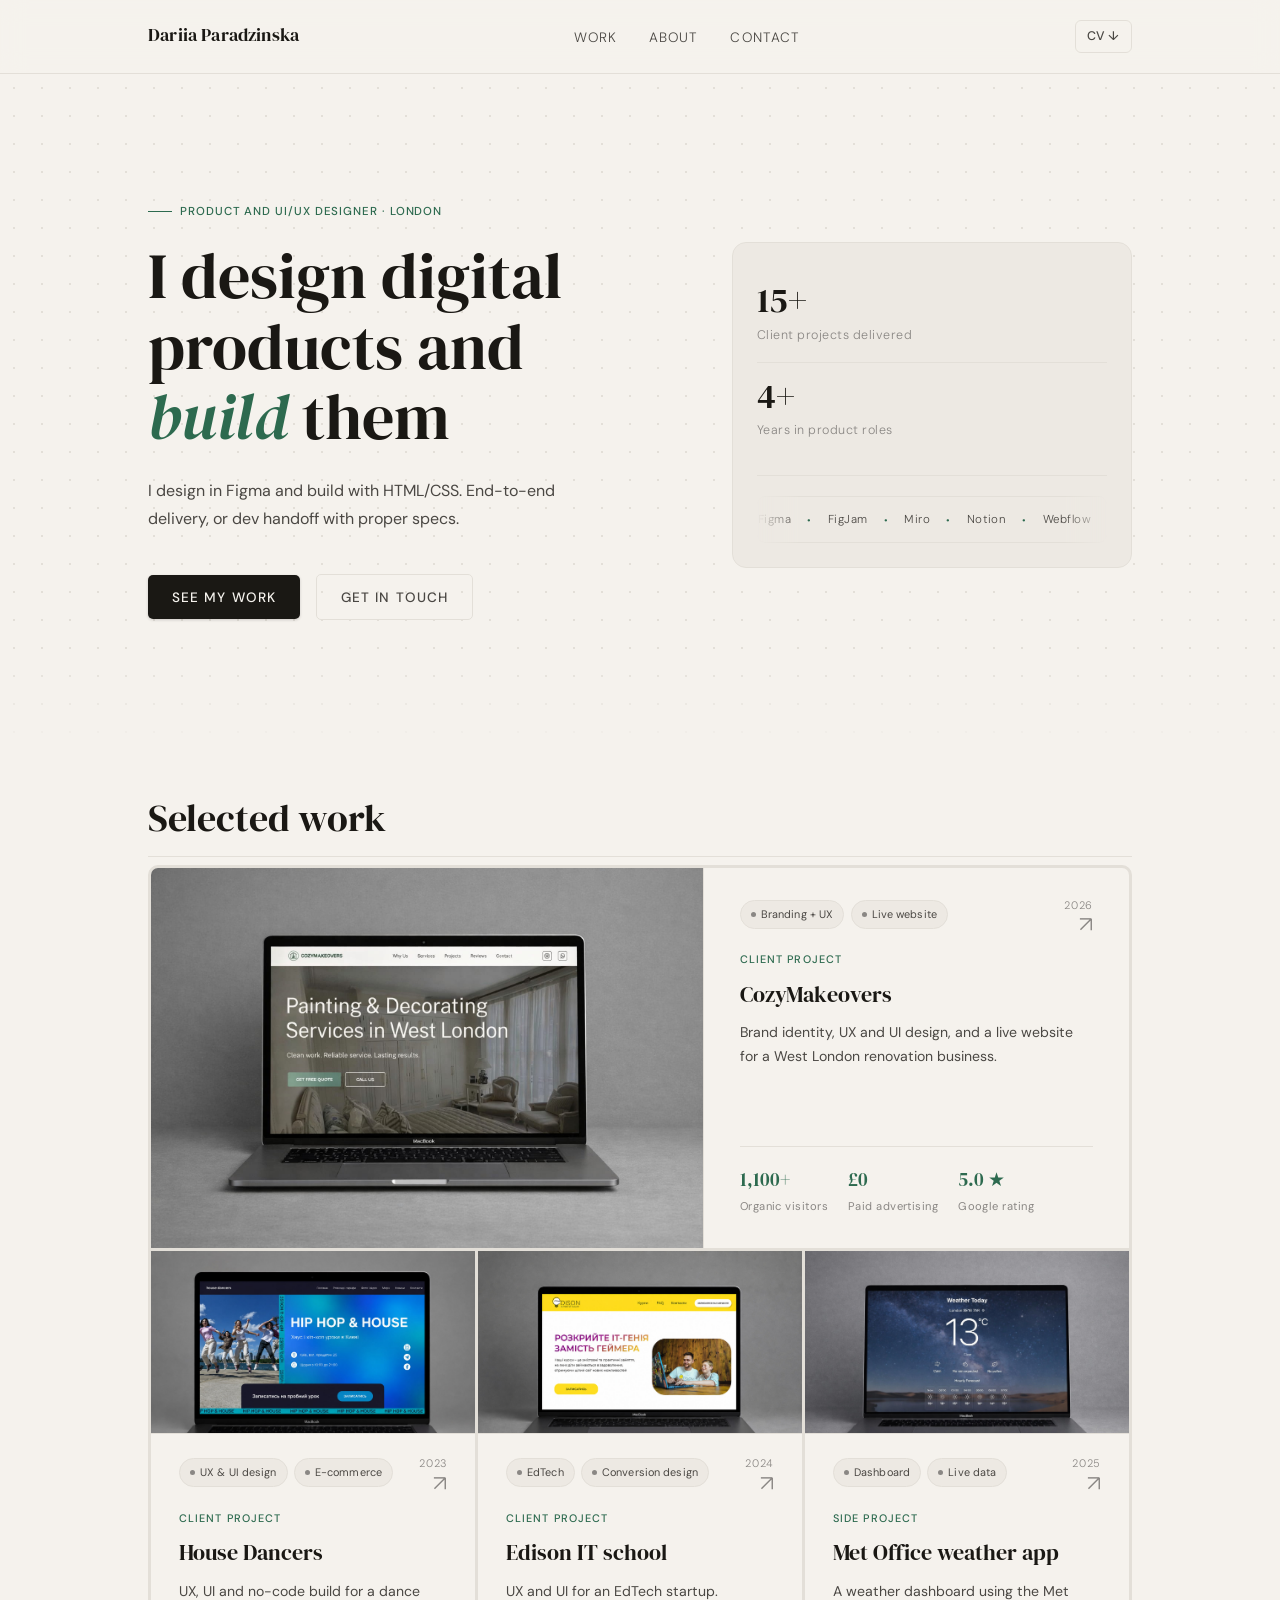
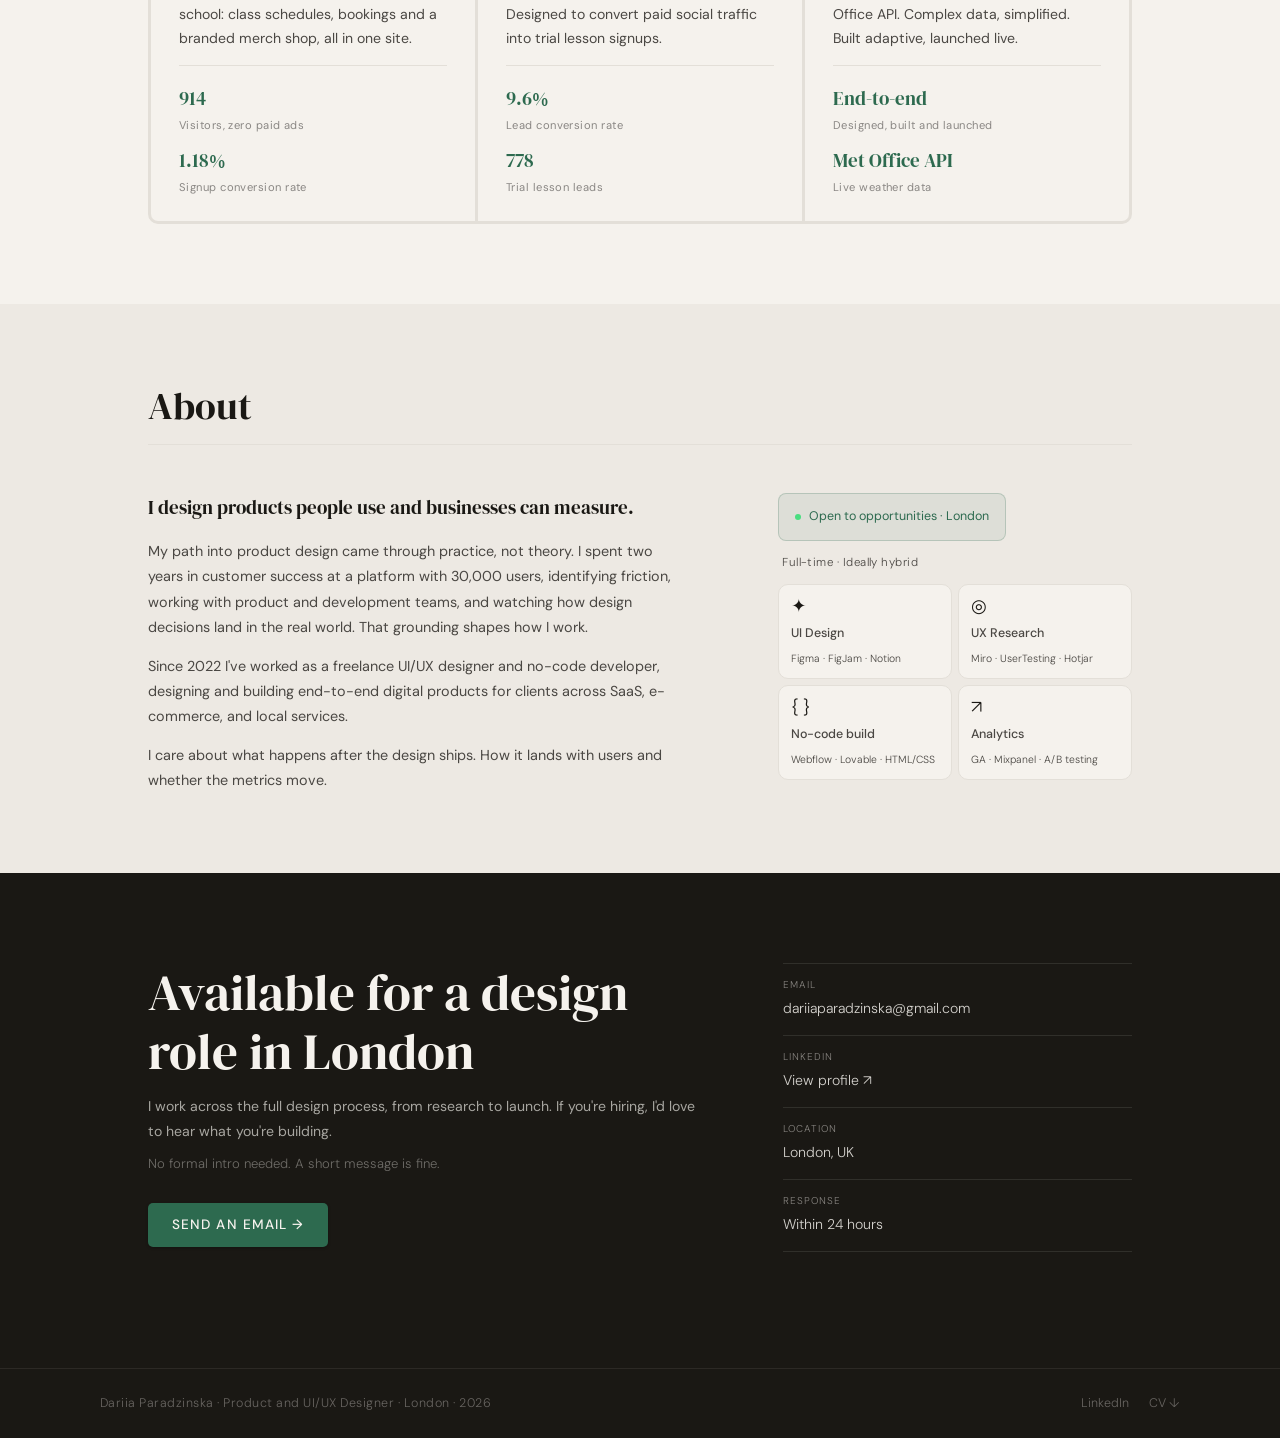
==== commit baf57063: "Fix image extensions" ====
--- a/index.html
+++ b/index.html
@@ -114,7 +114,7 @@
           <a class="work-card work-card-featured reveal" href="./projects/cozymakeovers.html">
             <div class="card-img-wrap">
               <img
-                src="./assets/images/cozymakeovers-cover.png"
+                src="./assets/images/cozymakeovers-cover.jpg"
                 alt="CozyMakeovers homepage preview on laptop mockup"
                 class="card-img"
                 loading="eager"
@@ -161,7 +161,7 @@
             <a class="work-card reveal" href="./projects/housedance.html">
               <div class="card-img-wrap">
                 <img
-                  src="./assets/images/housedance-cover.png"
+                  src="./assets/images/housedance-cover.jpg"
                   alt="House Dancers website homepage preview"
                   class="card-img"
                   loading="lazy"
@@ -198,7 +198,7 @@
             <a class="work-card reveal reveal-d1" href="./projects/edison.html">
               <div class="card-img-wrap">
                 <img
-                  src="./assets/images/edison-cover.png"
+                  src="./assets/images/edison-cover.jpg"
                   alt="Edison homepage preview on laptop mockup"
                   class="card-img"
                   loading="lazy"
@@ -235,7 +235,7 @@
             <a class="work-card reveal reveal-d2" href="./projects/weather.html">
               <div class="card-img-wrap">
                 <img
-                  src="./assets/images/weather-cover.png"
+                  src="./assets/images/weather-cover.jpg"
                   alt="Weather forecast homepage preview on laptop mockup"
                   class="card-img"
                   loading="lazy"
